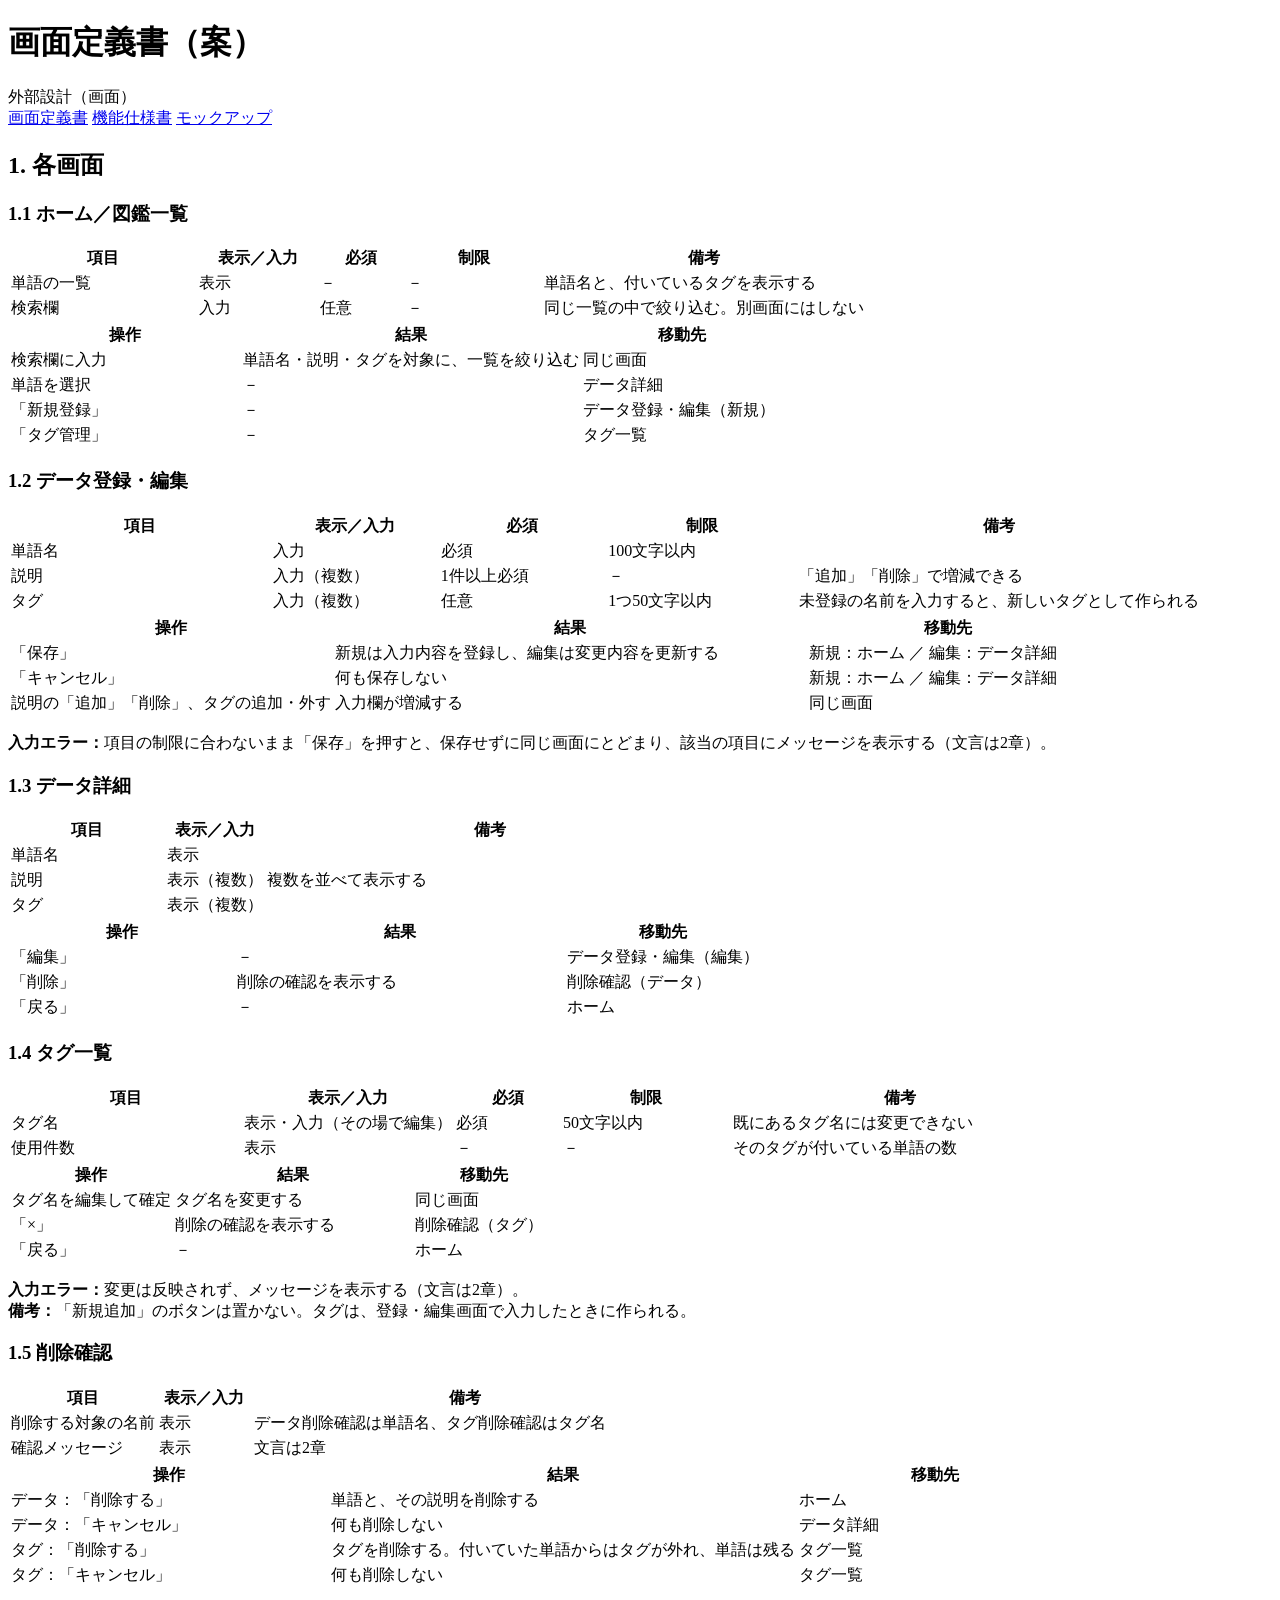
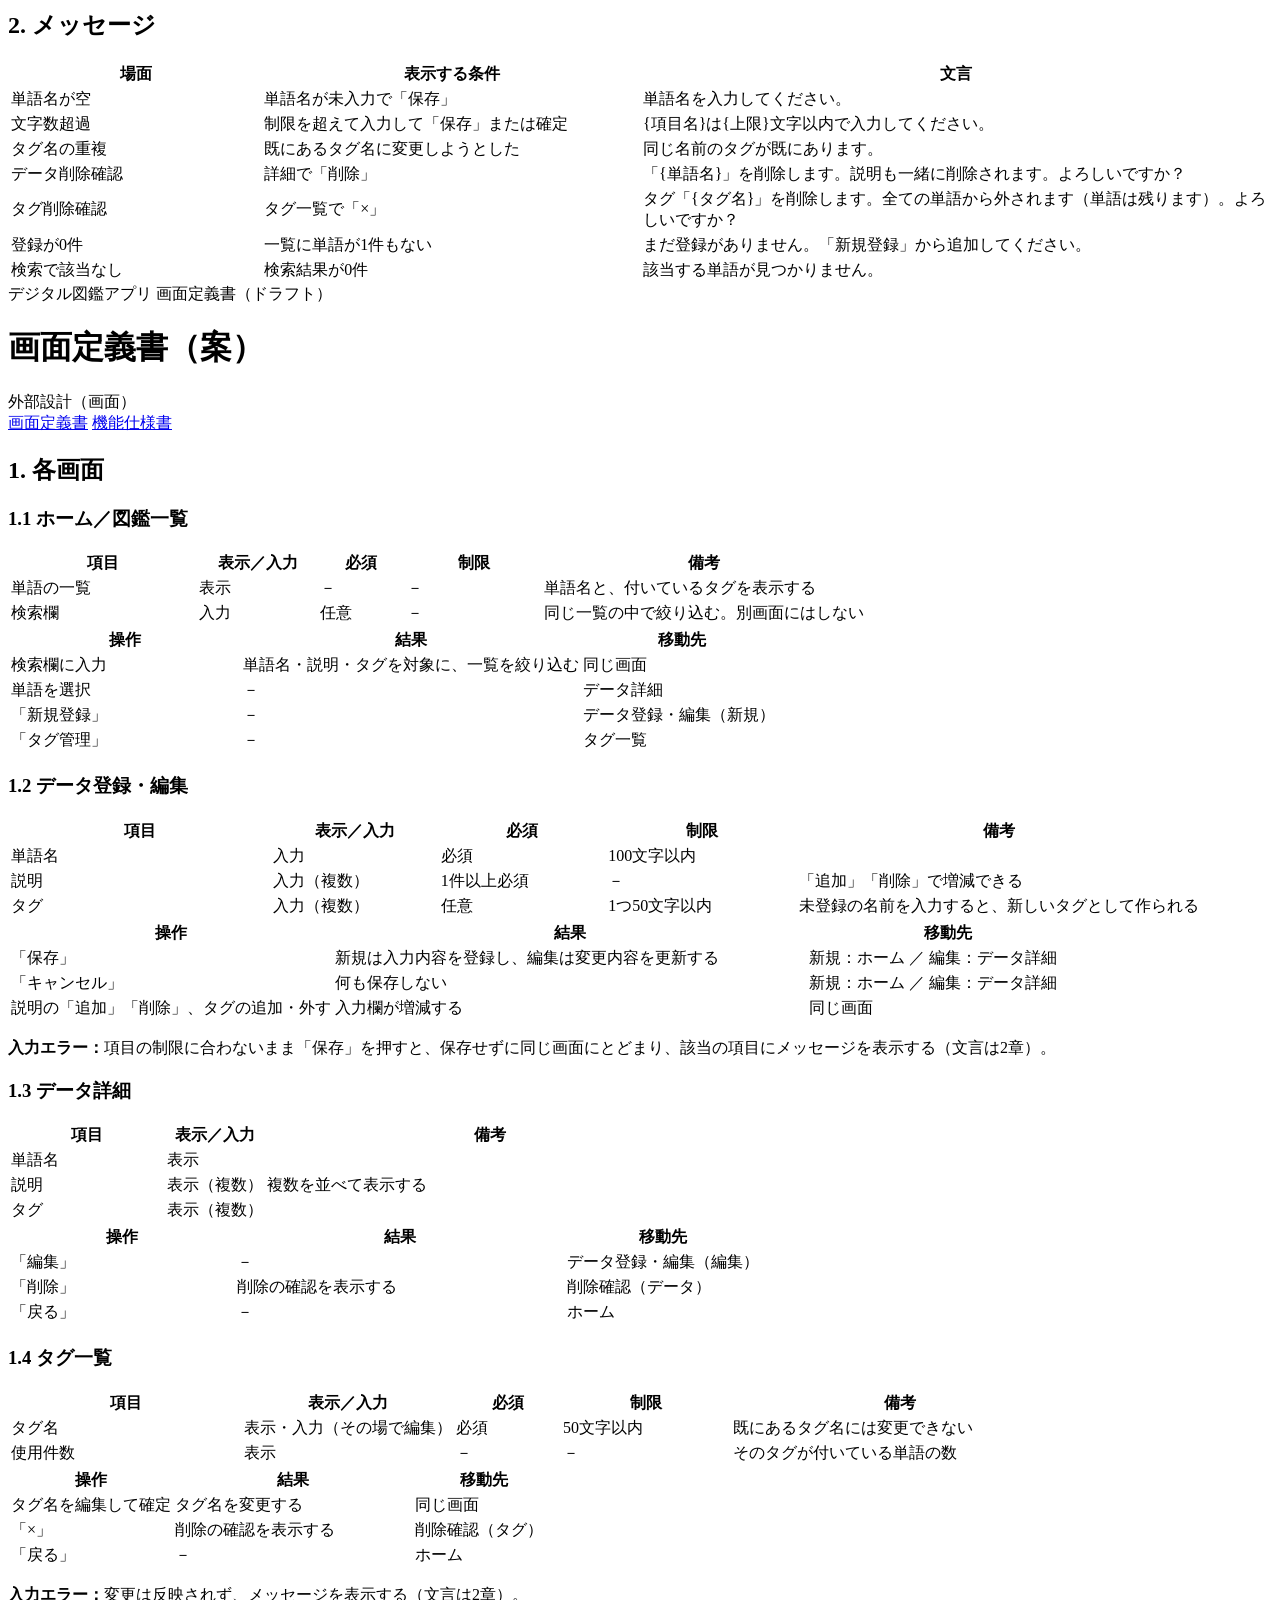
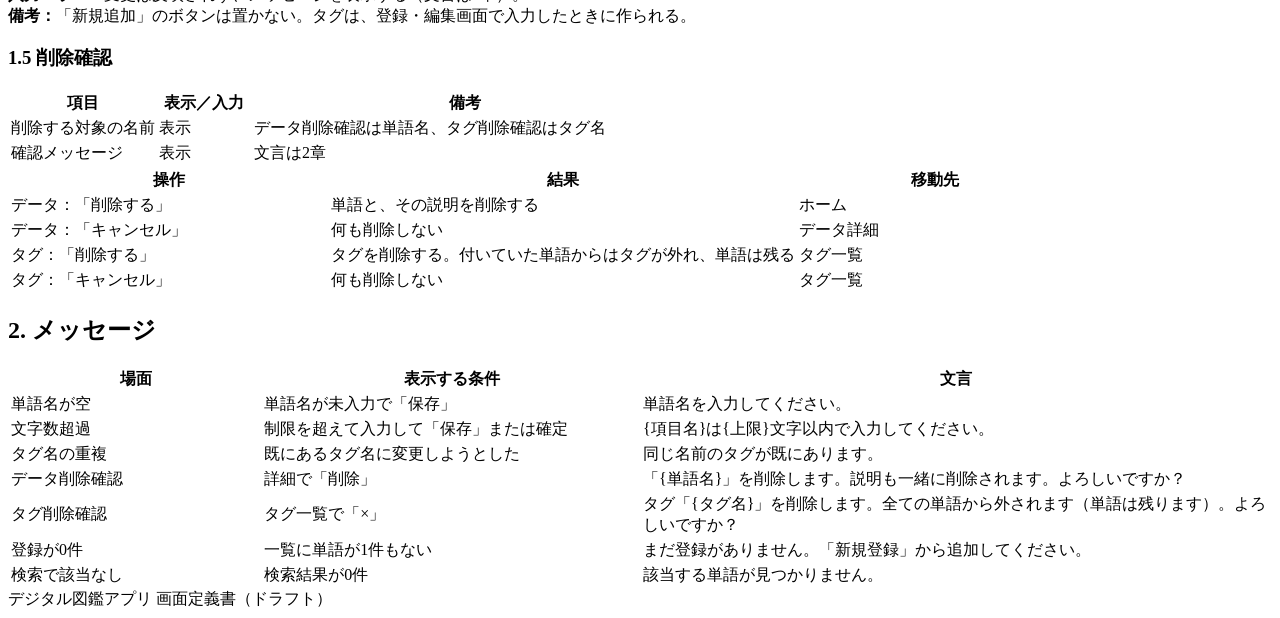
==== screen-definition.html @ e92e6369 "Add files via upload" ====
<!DOCTYPE html>
<html lang="ja">
<head>
<meta charset="UTF-8">
<meta name="viewport" content="width=device-width, initial-scale=1.0">
<title>画面定義書(案) - デジタル図鑑アプリ</title>
<link rel="stylesheet" href="common.css">
</head>
<body>
<div class="container">
<header>
  <h1>画面定義書（案）</h1>
  <div class="meta-info">外部設計（画面）</div>
  <div class="nav-group">
    <a class="btn" href="screen-definition.html">画面定義書</a>
    <a class="btn" href="function-spec.html">機能仕様書</a>
    <a class="btn" href="mockup.html">モックアップ</a>
  </div>
</header>

<section>
  <h2>1. 各画面</h2>

  <h3 id="home">1.1 ホーム／図鑑一覧</h3>
  <table>
    <thead><tr><th style="width:22%">項目</th><th style="width:14%">表示／入力</th><th style="width:10%">必須</th><th style="width:16%">制限</th><th>備考</th></tr></thead>
    <tbody>
      <tr><td>単語の一覧</td><td>表示</td><td>－</td><td>－</td><td>単語名と、付いているタグを表示する</td></tr>
      <tr><td>検索欄</td><td>入力</td><td>任意</td><td>－</td><td>同じ一覧の中で絞り込む。別画面にはしない</td></tr>
    </tbody>
  </table>
  <table>
    <thead><tr><th style="width:30%">操作</th><th>結果</th><th style="width:26%">移動先</th></tr></thead>
    <tbody>
      <tr><td>検索欄に入力</td><td>単語名・説明・タグを対象に、一覧を絞り込む</td><td>同じ画面</td></tr>
      <tr><td>単語を選択</td><td>－</td><td>データ詳細</td></tr>
      <tr><td>「新規登録」</td><td>－</td><td>データ登録・編集（新規）</td></tr>
      <tr><td>「タグ管理」</td><td>－</td><td>タグ一覧</td></tr>
    </tbody>
  </table>

  <h3 id="edit">1.2 データ登録・編集</h3>
  <table>
    <thead><tr><th style="width:22%">項目</th><th style="width:14%">表示／入力</th><th style="width:14%">必須</th><th style="width:16%">制限</th><th>備考</th></tr></thead>
    <tbody>
      <tr><td>単語名</td><td>入力</td><td>必須</td><td>100文字以内</td><td></td></tr>
      <tr><td>説明</td><td>入力（複数）</td><td>1件以上必須</td><td>－</td><td>「追加」「削除」で増減できる</td></tr>
      <tr><td>タグ</td><td>入力（複数）</td><td>任意</td><td>1つ50文字以内</td><td>未登録の名前を入力すると、新しいタグとして作られる</td></tr>
    </tbody>
  </table>
  <table>
    <thead><tr><th style="width:30%">操作</th><th>結果</th><th style="width:26%">移動先</th></tr></thead>
    <tbody>
      <tr><td>「保存」</td><td>新規は入力内容を登録し、編集は変更内容を更新する</td><td>新規：ホーム ／ 編集：データ詳細</td></tr>
      <tr><td>「キャンセル」</td><td>何も保存しない</td><td>新規：ホーム ／ 編集：データ詳細</td></tr>
      <tr><td>説明の「追加」「削除」、タグの追加・外す</td><td>入力欄が増減する</td><td>同じ画面</td></tr>
    </tbody>
  </table>
  <p><strong>入力エラー：</strong>項目の制限に合わないまま「保存」を押すと、保存せずに同じ画面にとどまり、該当の項目にメッセージを表示する（文言は2章）。</p>

  <h3 id="detail">1.3 データ詳細</h3>
  <table>
    <thead><tr><th style="width:22%">項目</th><th style="width:14%">表示／入力</th><th>備考</th></tr></thead>
    <tbody>
      <tr><td>単語名</td><td>表示</td><td></td></tr>
      <tr><td>説明</td><td>表示（複数）</td><td>複数を並べて表示する</td></tr>
      <tr><td>タグ</td><td>表示（複数）</td><td></td></tr>
    </tbody>
  </table>
  <table>
    <thead><tr><th style="width:30%">操作</th><th>結果</th><th style="width:26%">移動先</th></tr></thead>
    <tbody>
      <tr><td>「編集」</td><td>－</td><td>データ登録・編集（編集）</td></tr>
      <tr><td>「削除」</td><td>削除の確認を表示する</td><td>削除確認（データ）</td></tr>
      <tr><td>「戻る」</td><td>－</td><td>ホーム</td></tr>
    </tbody>
  </table>

  <h3 id="tags">1.4 タグ一覧</h3>
  <table>
    <thead><tr><th style="width:22%">項目</th><th style="width:20%">表示／入力</th><th style="width:10%">必須</th><th style="width:16%">制限</th><th>備考</th></tr></thead>
    <tbody>
      <tr><td>タグ名</td><td>表示・入力（その場で編集）</td><td>必須</td><td>50文字以内</td><td>既にあるタグ名には変更できない</td></tr>
      <tr><td>使用件数</td><td>表示</td><td>－</td><td>－</td><td>そのタグが付いている単語の数</td></tr>
    </tbody>
  </table>
  <table>
    <thead><tr><th style="width:30%">操作</th><th>結果</th><th style="width:26%">移動先</th></tr></thead>
    <tbody>
      <tr><td>タグ名を編集して確定</td><td>タグ名を変更する</td><td>同じ画面</td></tr>
      <tr><td>「×」</td><td>削除の確認を表示する</td><td>削除確認（タグ）</td></tr>
      <tr><td>「戻る」</td><td>－</td><td>ホーム</td></tr>
    </tbody>
  </table>
  <p><strong>入力エラー：</strong>変更は反映されず、メッセージを表示する（文言は2章）。<br><strong>備考：</strong>「新規追加」のボタンは置かない。タグは、登録・編集画面で入力したときに作られる。</p>

  <h3 id="confirm">1.5 削除確認</h3>
  <table>
    <thead><tr><th style="width:22%">項目</th><th style="width:14%">表示／入力</th><th>備考</th></tr></thead>
    <tbody>
      <tr><td>削除する対象の名前</td><td>表示</td><td>データ削除確認は単語名、タグ削除確認はタグ名</td></tr>
      <tr><td>確認メッセージ</td><td>表示</td><td>文言は2章</td></tr>
    </tbody>
  </table>
  <table>
    <thead><tr><th style="width:30%">操作</th><th>結果</th><th style="width:26%">移動先</th></tr></thead>
    <tbody>
      <tr><td>データ：「削除する」</td><td>単語と、その説明を削除する</td><td>ホーム</td></tr>
      <tr><td>データ：「キャンセル」</td><td>何も削除しない</td><td>データ詳細</td></tr>
      <tr><td>タグ：「削除する」</td><td>タグを削除する。付いていた単語からはタグが外れ、単語は残る</td><td>タグ一覧</td></tr>
      <tr><td>タグ：「キャンセル」</td><td>何も削除しない</td><td>タグ一覧</td></tr>
    </tbody>
  </table>
</section>

<section>
  <h2 id="messages">2. メッセージ</h2>
  <table>
    <thead><tr><th style="width:20%">場面</th><th style="width:30%">表示する条件</th><th>文言</th></tr></thead>
    <tbody>
      <tr><td>単語名が空</td><td>単語名が未入力で「保存」</td><td>単語名を入力してください。</td></tr>
      <tr><td>文字数超過</td><td>制限を超えて入力して「保存」または確定</td><td>{項目名}は{上限}文字以内で入力してください。</td></tr>
      <tr><td>タグ名の重複</td><td>既にあるタグ名に変更しようとした</td><td>同じ名前のタグが既にあります。</td></tr>
      <tr><td>データ削除確認</td><td>詳細で「削除」</td><td>「{単語名}」を削除します。説明も一緒に削除されます。よろしいですか？</td></tr>
      <tr><td>タグ削除確認</td><td>タグ一覧で「×」</td><td>タグ「{タグ名}」を削除します。全ての単語から外されます（単語は残ります）。よろしいですか？</td></tr>
      <tr><td>登録が0件</td><td>一覧に単語が1件もない</td><td>まだ登録がありません。「新規登録」から追加してください。</td></tr>
      <tr><td>検索で該当なし</td><td>検索結果が0件</td><td>該当する単語が見つかりません。</td></tr>
    </tbody>
  </table>
</section>

<footer>デジタル図鑑アプリ 画面定義書（ドラフト）</footer>
</div>
</body>
</html><!DOCTYPE html>
<html lang="ja">
<head>
<meta charset="UTF-8">
<meta name="viewport" content="width=device-width, initial-scale=1.0">
<title>画面定義書(案) - デジタル図鑑アプリ</title>
<link rel="stylesheet" href="common.css">
</head>
<body>
<div class="container">
<header>
  <h1>画面定義書（案）</h1>
  <div class="meta-info">外部設計（画面）</div>
  <div class="nav-group">
    <a class="btn" href="screen-definition.html">画面定義書</a>
    <a class="btn" href="function-spec.html">機能仕様書</a>
  </div>
</header>

<section>
  <h2>1. 各画面</h2>

  <h3 id="home">1.1 ホーム／図鑑一覧</h3>
  <table>
    <thead><tr><th style="width:22%">項目</th><th style="width:14%">表示／入力</th><th style="width:10%">必須</th><th style="width:16%">制限</th><th>備考</th></tr></thead>
    <tbody>
      <tr><td>単語の一覧</td><td>表示</td><td>－</td><td>－</td><td>単語名と、付いているタグを表示する</td></tr>
      <tr><td>検索欄</td><td>入力</td><td>任意</td><td>－</td><td>同じ一覧の中で絞り込む。別画面にはしない</td></tr>
    </tbody>
  </table>
  <table>
    <thead><tr><th style="width:30%">操作</th><th>結果</th><th style="width:26%">移動先</th></tr></thead>
    <tbody>
      <tr><td>検索欄に入力</td><td>単語名・説明・タグを対象に、一覧を絞り込む</td><td>同じ画面</td></tr>
      <tr><td>単語を選択</td><td>－</td><td>データ詳細</td></tr>
      <tr><td>「新規登録」</td><td>－</td><td>データ登録・編集（新規）</td></tr>
      <tr><td>「タグ管理」</td><td>－</td><td>タグ一覧</td></tr>
    </tbody>
  </table>

  <h3 id="edit">1.2 データ登録・編集</h3>
  <table>
    <thead><tr><th style="width:22%">項目</th><th style="width:14%">表示／入力</th><th style="width:14%">必須</th><th style="width:16%">制限</th><th>備考</th></tr></thead>
    <tbody>
      <tr><td>単語名</td><td>入力</td><td>必須</td><td>100文字以内</td><td></td></tr>
      <tr><td>説明</td><td>入力（複数）</td><td>1件以上必須</td><td>－</td><td>「追加」「削除」で増減できる</td></tr>
      <tr><td>タグ</td><td>入力（複数）</td><td>任意</td><td>1つ50文字以内</td><td>未登録の名前を入力すると、新しいタグとして作られる</td></tr>
    </tbody>
  </table>
  <table>
    <thead><tr><th style="width:30%">操作</th><th>結果</th><th style="width:26%">移動先</th></tr></thead>
    <tbody>
      <tr><td>「保存」</td><td>新規は入力内容を登録し、編集は変更内容を更新する</td><td>新規：ホーム ／ 編集：データ詳細</td></tr>
      <tr><td>「キャンセル」</td><td>何も保存しない</td><td>新規：ホーム ／ 編集：データ詳細</td></tr>
      <tr><td>説明の「追加」「削除」、タグの追加・外す</td><td>入力欄が増減する</td><td>同じ画面</td></tr>
    </tbody>
  </table>
  <p><strong>入力エラー：</strong>項目の制限に合わないまま「保存」を押すと、保存せずに同じ画面にとどまり、該当の項目にメッセージを表示する（文言は2章）。</p>

  <h3 id="detail">1.3 データ詳細</h3>
  <table>
    <thead><tr><th style="width:22%">項目</th><th style="width:14%">表示／入力</th><th>備考</th></tr></thead>
    <tbody>
      <tr><td>単語名</td><td>表示</td><td></td></tr>
      <tr><td>説明</td><td>表示（複数）</td><td>複数を並べて表示する</td></tr>
      <tr><td>タグ</td><td>表示（複数）</td><td></td></tr>
    </tbody>
  </table>
  <table>
    <thead><tr><th style="width:30%">操作</th><th>結果</th><th style="width:26%">移動先</th></tr></thead>
    <tbody>
      <tr><td>「編集」</td><td>－</td><td>データ登録・編集（編集）</td></tr>
      <tr><td>「削除」</td><td>削除の確認を表示する</td><td>削除確認（データ）</td></tr>
      <tr><td>「戻る」</td><td>－</td><td>ホーム</td></tr>
    </tbody>
  </table>

  <h3 id="tags">1.4 タグ一覧</h3>
  <table>
    <thead><tr><th style="width:22%">項目</th><th style="width:20%">表示／入力</th><th style="width:10%">必須</th><th style="width:16%">制限</th><th>備考</th></tr></thead>
    <tbody>
      <tr><td>タグ名</td><td>表示・入力（その場で編集）</td><td>必須</td><td>50文字以内</td><td>既にあるタグ名には変更できない</td></tr>
      <tr><td>使用件数</td><td>表示</td><td>－</td><td>－</td><td>そのタグが付いている単語の数</td></tr>
    </tbody>
  </table>
  <table>
    <thead><tr><th style="width:30%">操作</th><th>結果</th><th style="width:26%">移動先</th></tr></thead>
    <tbody>
      <tr><td>タグ名を編集して確定</td><td>タグ名を変更する</td><td>同じ画面</td></tr>
      <tr><td>「×」</td><td>削除の確認を表示する</td><td>削除確認（タグ）</td></tr>
      <tr><td>「戻る」</td><td>－</td><td>ホーム</td></tr>
    </tbody>
  </table>
  <p><strong>入力エラー：</strong>変更は反映されず、メッセージを表示する（文言は2章）。<br><strong>備考：</strong>「新規追加」のボタンは置かない。タグは、登録・編集画面で入力したときに作られる。</p>

  <h3 id="confirm">1.5 削除確認</h3>
  <table>
    <thead><tr><th style="width:22%">項目</th><th style="width:14%">表示／入力</th><th>備考</th></tr></thead>
    <tbody>
      <tr><td>削除する対象の名前</td><td>表示</td><td>データ削除確認は単語名、タグ削除確認はタグ名</td></tr>
      <tr><td>確認メッセージ</td><td>表示</td><td>文言は2章</td></tr>
    </tbody>
  </table>
  <table>
    <thead><tr><th style="width:30%">操作</th><th>結果</th><th style="width:26%">移動先</th></tr></thead>
    <tbody>
      <tr><td>データ：「削除する」</td><td>単語と、その説明を削除する</td><td>ホーム</td></tr>
      <tr><td>データ：「キャンセル」</td><td>何も削除しない</td><td>データ詳細</td></tr>
      <tr><td>タグ：「削除する」</td><td>タグを削除する。付いていた単語からはタグが外れ、単語は残る</td><td>タグ一覧</td></tr>
      <tr><td>タグ：「キャンセル」</td><td>何も削除しない</td><td>タグ一覧</td></tr>
    </tbody>
  </table>
</section>

<section>
  <h2 id="messages">2. メッセージ</h2>
  <table>
    <thead><tr><th style="width:20%">場面</th><th style="width:30%">表示する条件</th><th>文言</th></tr></thead>
    <tbody>
      <tr><td>単語名が空</td><td>単語名が未入力で「保存」</td><td>単語名を入力してください。</td></tr>
      <tr><td>文字数超過</td><td>制限を超えて入力して「保存」または確定</td><td>{項目名}は{上限}文字以内で入力してください。</td></tr>
      <tr><td>タグ名の重複</td><td>既にあるタグ名に変更しようとした</td><td>同じ名前のタグが既にあります。</td></tr>
      <tr><td>データ削除確認</td><td>詳細で「削除」</td><td>「{単語名}」を削除します。説明も一緒に削除されます。よろしいですか？</td></tr>
      <tr><td>タグ削除確認</td><td>タグ一覧で「×」</td><td>タグ「{タグ名}」を削除します。全ての単語から外されます（単語は残ります）。よろしいですか？</td></tr>
      <tr><td>登録が0件</td><td>一覧に単語が1件もない</td><td>まだ登録がありません。「新規登録」から追加してください。</td></tr>
      <tr><td>検索で該当なし</td><td>検索結果が0件</td><td>該当する単語が見つかりません。</td></tr>
    </tbody>
  </table>
</section>

<footer>デジタル図鑑アプリ 画面定義書（ドラフト）</footer>
</div>
</body>
</html>
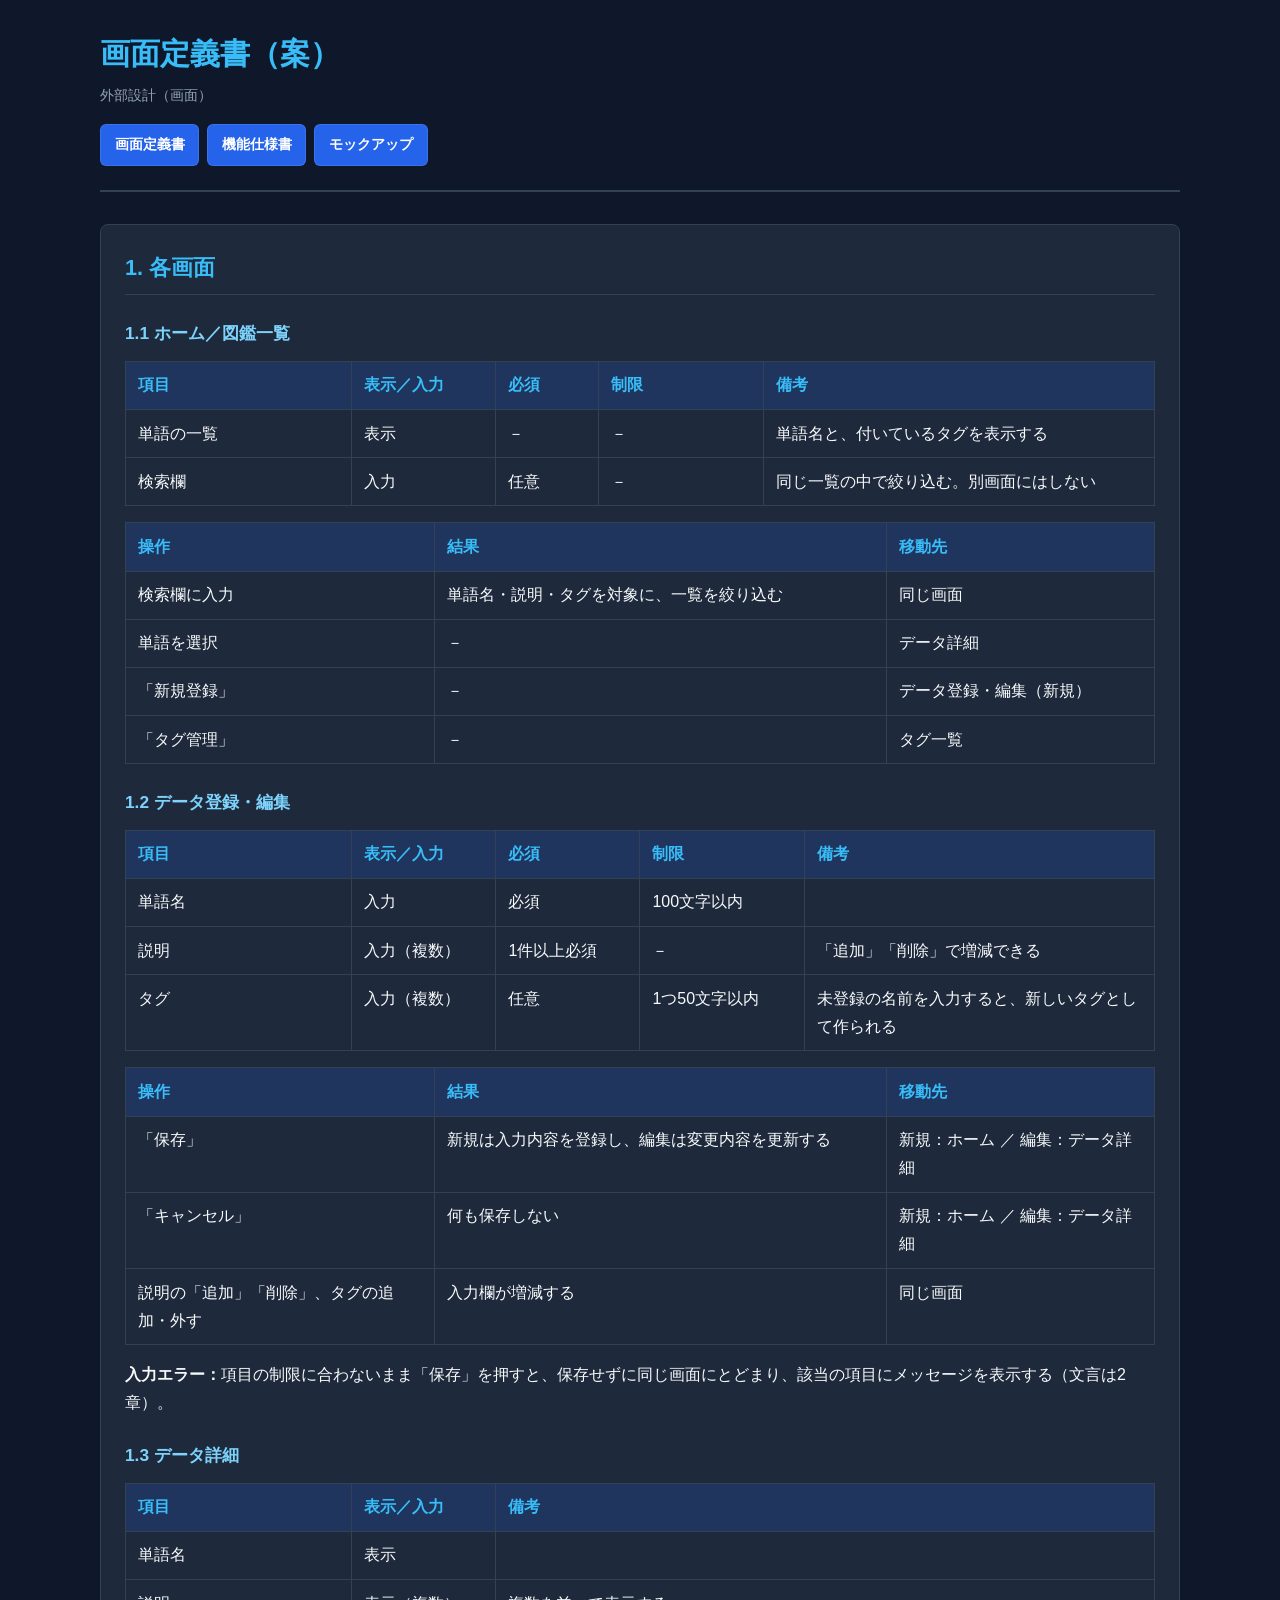
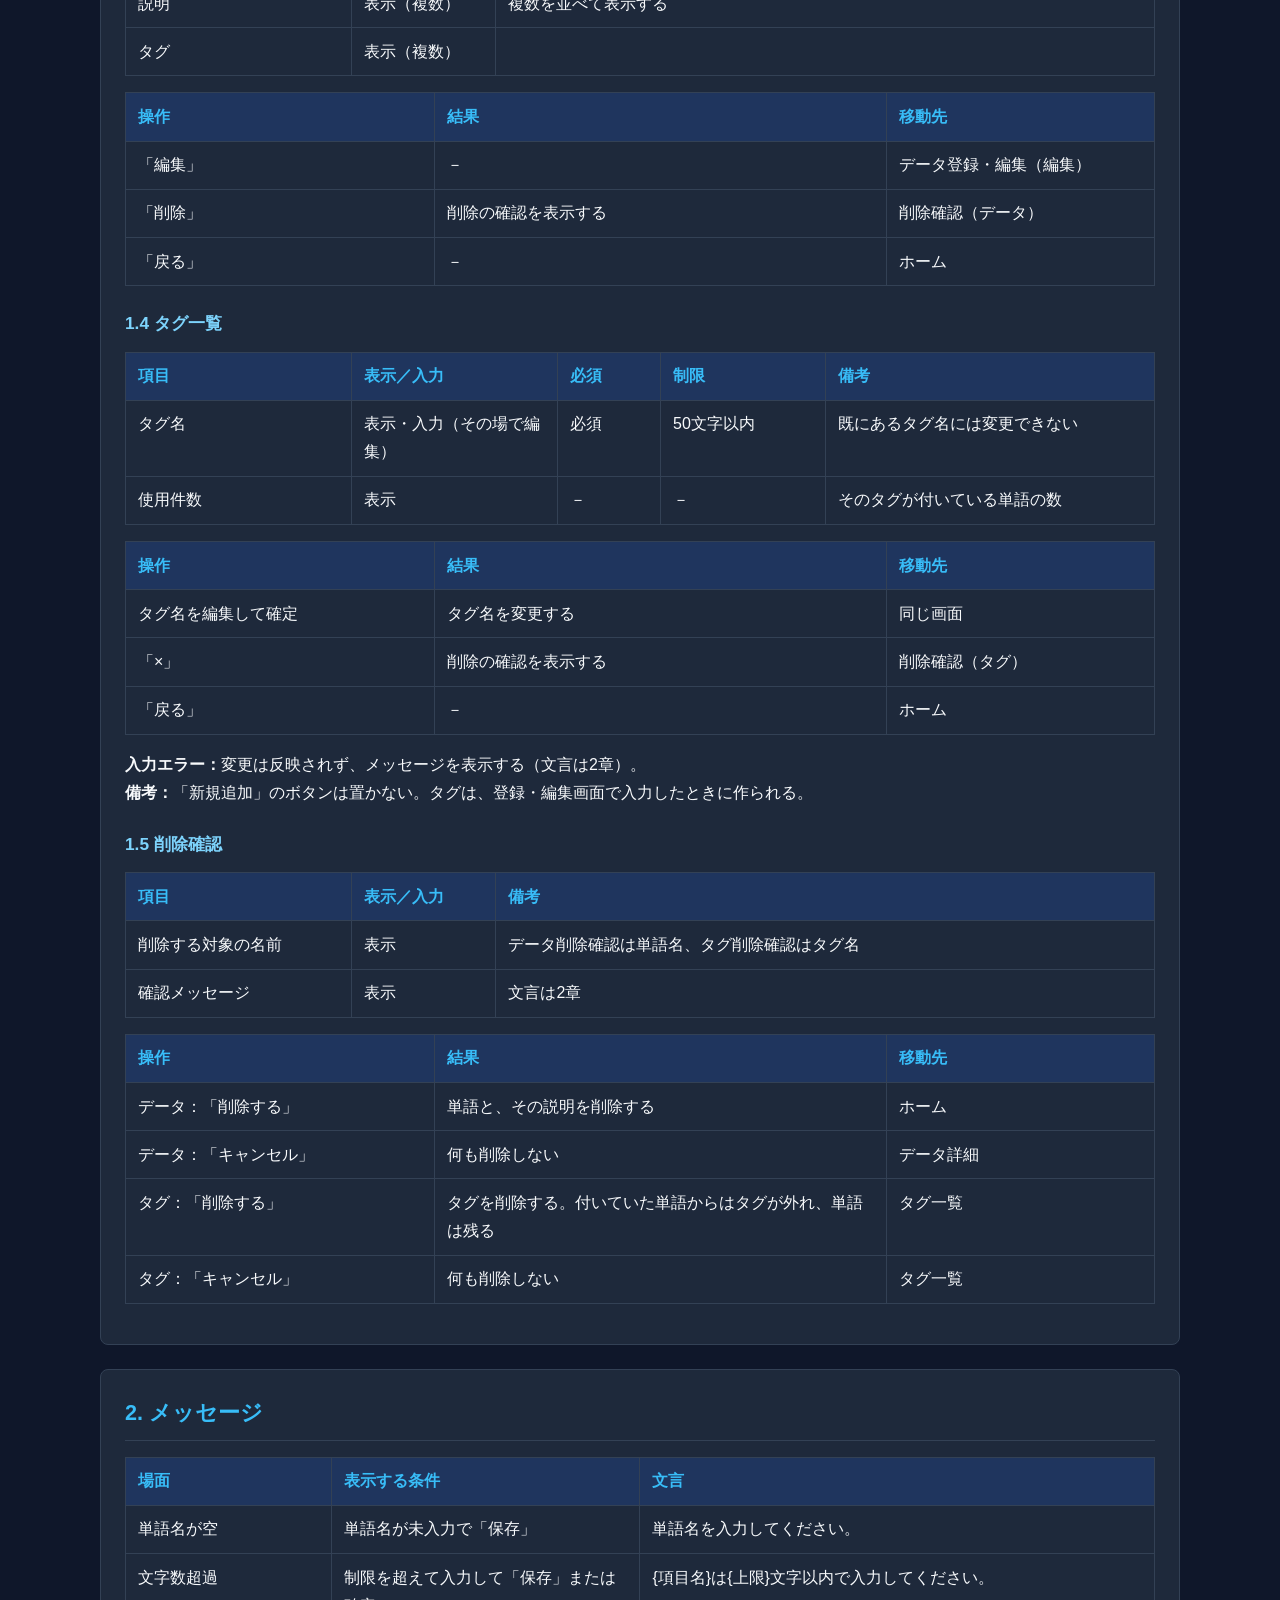
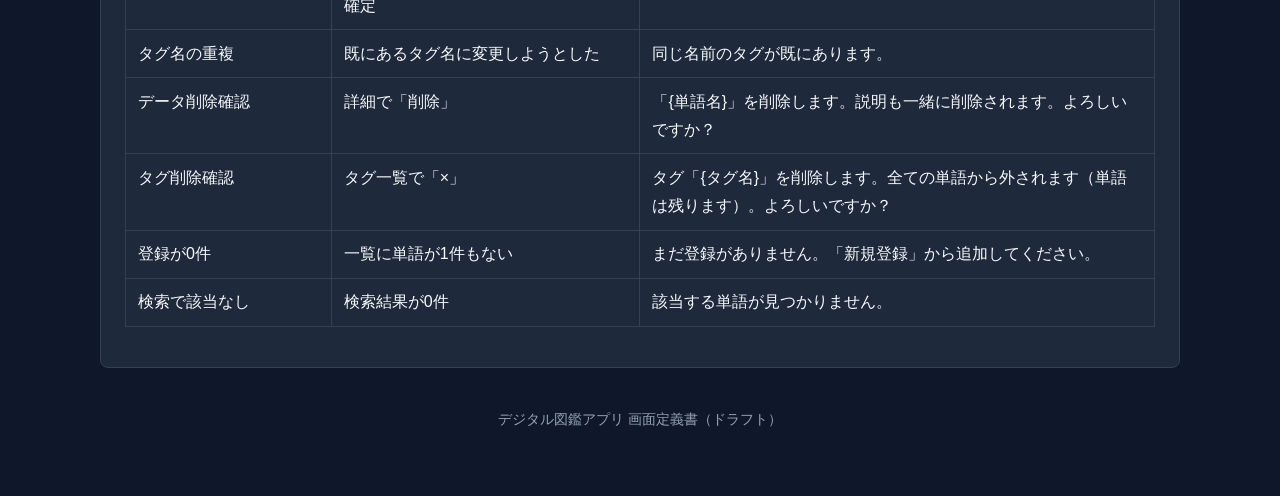
==== commit ddc9b38c: "Remove content from screen-definition.html Removed the HTML structure and content from the screen-de" ====
--- a/screen-definition.html
+++ b/screen-definition.html
@@ -132,137 +132,4 @@
 <footer>デジタル図鑑アプリ 画面定義書（ドラフト）</footer>
 </div>
 </body>
-</html><!DOCTYPE html>
-<html lang="ja">
-<head>
-<meta charset="UTF-8">
-<meta name="viewport" content="width=device-width, initial-scale=1.0">
-<title>画面定義書(案) - デジタル図鑑アプリ</title>
-<link rel="stylesheet" href="common.css">
-</head>
-<body>
-<div class="container">
-<header>
-  <h1>画面定義書（案）</h1>
-  <div class="meta-info">外部設計（画面）</div>
-  <div class="nav-group">
-    <a class="btn" href="screen-definition.html">画面定義書</a>
-    <a class="btn" href="function-spec.html">機能仕様書</a>
-  </div>
-</header>
-
-<section>
-  <h2>1. 各画面</h2>
-
-  <h3 id="home">1.1 ホーム／図鑑一覧</h3>
-  <table>
-    <thead><tr><th style="width:22%">項目</th><th style="width:14%">表示／入力</th><th style="width:10%">必須</th><th style="width:16%">制限</th><th>備考</th></tr></thead>
-    <tbody>
-      <tr><td>単語の一覧</td><td>表示</td><td>－</td><td>－</td><td>単語名と、付いているタグを表示する</td></tr>
-      <tr><td>検索欄</td><td>入力</td><td>任意</td><td>－</td><td>同じ一覧の中で絞り込む。別画面にはしない</td></tr>
-    </tbody>
-  </table>
-  <table>
-    <thead><tr><th style="width:30%">操作</th><th>結果</th><th style="width:26%">移動先</th></tr></thead>
-    <tbody>
-      <tr><td>検索欄に入力</td><td>単語名・説明・タグを対象に、一覧を絞り込む</td><td>同じ画面</td></tr>
-      <tr><td>単語を選択</td><td>－</td><td>データ詳細</td></tr>
-      <tr><td>「新規登録」</td><td>－</td><td>データ登録・編集（新規）</td></tr>
-      <tr><td>「タグ管理」</td><td>－</td><td>タグ一覧</td></tr>
-    </tbody>
-  </table>
-
-  <h3 id="edit">1.2 データ登録・編集</h3>
-  <table>
-    <thead><tr><th style="width:22%">項目</th><th style="width:14%">表示／入力</th><th style="width:14%">必須</th><th style="width:16%">制限</th><th>備考</th></tr></thead>
-    <tbody>
-      <tr><td>単語名</td><td>入力</td><td>必須</td><td>100文字以内</td><td></td></tr>
-      <tr><td>説明</td><td>入力（複数）</td><td>1件以上必須</td><td>－</td><td>「追加」「削除」で増減できる</td></tr>
-      <tr><td>タグ</td><td>入力（複数）</td><td>任意</td><td>1つ50文字以内</td><td>未登録の名前を入力すると、新しいタグとして作られる</td></tr>
-    </tbody>
-  </table>
-  <table>
-    <thead><tr><th style="width:30%">操作</th><th>結果</th><th style="width:26%">移動先</th></tr></thead>
-    <tbody>
-      <tr><td>「保存」</td><td>新規は入力内容を登録し、編集は変更内容を更新する</td><td>新規：ホーム ／ 編集：データ詳細</td></tr>
-      <tr><td>「キャンセル」</td><td>何も保存しない</td><td>新規：ホーム ／ 編集：データ詳細</td></tr>
-      <tr><td>説明の「追加」「削除」、タグの追加・外す</td><td>入力欄が増減する</td><td>同じ画面</td></tr>
-    </tbody>
-  </table>
-  <p><strong>入力エラー：</strong>項目の制限に合わないまま「保存」を押すと、保存せずに同じ画面にとどまり、該当の項目にメッセージを表示する（文言は2章）。</p>
-
-  <h3 id="detail">1.3 データ詳細</h3>
-  <table>
-    <thead><tr><th style="width:22%">項目</th><th style="width:14%">表示／入力</th><th>備考</th></tr></thead>
-    <tbody>
-      <tr><td>単語名</td><td>表示</td><td></td></tr>
-      <tr><td>説明</td><td>表示（複数）</td><td>複数を並べて表示する</td></tr>
-      <tr><td>タグ</td><td>表示（複数）</td><td></td></tr>
-    </tbody>
-  </table>
-  <table>
-    <thead><tr><th style="width:30%">操作</th><th>結果</th><th style="width:26%">移動先</th></tr></thead>
-    <tbody>
-      <tr><td>「編集」</td><td>－</td><td>データ登録・編集（編集）</td></tr>
-      <tr><td>「削除」</td><td>削除の確認を表示する</td><td>削除確認（データ）</td></tr>
-      <tr><td>「戻る」</td><td>－</td><td>ホーム</td></tr>
-    </tbody>
-  </table>
-
-  <h3 id="tags">1.4 タグ一覧</h3>
-  <table>
-    <thead><tr><th style="width:22%">項目</th><th style="width:20%">表示／入力</th><th style="width:10%">必須</th><th style="width:16%">制限</th><th>備考</th></tr></thead>
-    <tbody>
-      <tr><td>タグ名</td><td>表示・入力（その場で編集）</td><td>必須</td><td>50文字以内</td><td>既にあるタグ名には変更できない</td></tr>
-      <tr><td>使用件数</td><td>表示</td><td>－</td><td>－</td><td>そのタグが付いている単語の数</td></tr>
-    </tbody>
-  </table>
-  <table>
-    <thead><tr><th style="width:30%">操作</th><th>結果</th><th style="width:26%">移動先</th></tr></thead>
-    <tbody>
-      <tr><td>タグ名を編集して確定</td><td>タグ名を変更する</td><td>同じ画面</td></tr>
-      <tr><td>「×」</td><td>削除の確認を表示する</td><td>削除確認（タグ）</td></tr>
-      <tr><td>「戻る」</td><td>－</td><td>ホーム</td></tr>
-    </tbody>
-  </table>
-  <p><strong>入力エラー：</strong>変更は反映されず、メッセージを表示する（文言は2章）。<br><strong>備考：</strong>「新規追加」のボタンは置かない。タグは、登録・編集画面で入力したときに作られる。</p>
-
-  <h3 id="confirm">1.5 削除確認</h3>
-  <table>
-    <thead><tr><th style="width:22%">項目</th><th style="width:14%">表示／入力</th><th>備考</th></tr></thead>
-    <tbody>
-      <tr><td>削除する対象の名前</td><td>表示</td><td>データ削除確認は単語名、タグ削除確認はタグ名</td></tr>
-      <tr><td>確認メッセージ</td><td>表示</td><td>文言は2章</td></tr>
-    </tbody>
-  </table>
-  <table>
-    <thead><tr><th style="width:30%">操作</th><th>結果</th><th style="width:26%">移動先</th></tr></thead>
-    <tbody>
-      <tr><td>データ：「削除する」</td><td>単語と、その説明を削除する</td><td>ホーム</td></tr>
-      <tr><td>データ：「キャンセル」</td><td>何も削除しない</td><td>データ詳細</td></tr>
-      <tr><td>タグ：「削除する」</td><td>タグを削除する。付いていた単語からはタグが外れ、単語は残る</td><td>タグ一覧</td></tr>
-      <tr><td>タグ：「キャンセル」</td><td>何も削除しない</td><td>タグ一覧</td></tr>
-    </tbody>
-  </table>
-</section>
-
-<section>
-  <h2 id="messages">2. メッセージ</h2>
-  <table>
-    <thead><tr><th style="width:20%">場面</th><th style="width:30%">表示する条件</th><th>文言</th></tr></thead>
-    <tbody>
-      <tr><td>単語名が空</td><td>単語名が未入力で「保存」</td><td>単語名を入力してください。</td></tr>
-      <tr><td>文字数超過</td><td>制限を超えて入力して「保存」または確定</td><td>{項目名}は{上限}文字以内で入力してください。</td></tr>
-      <tr><td>タグ名の重複</td><td>既にあるタグ名に変更しようとした</td><td>同じ名前のタグが既にあります。</td></tr>
-      <tr><td>データ削除確認</td><td>詳細で「削除」</td><td>「{単語名}」を削除します。説明も一緒に削除されます。よろしいですか？</td></tr>
-      <tr><td>タグ削除確認</td><td>タグ一覧で「×」</td><td>タグ「{タグ名}」を削除します。全ての単語から外されます（単語は残ります）。よろしいですか？</td></tr>
-      <tr><td>登録が0件</td><td>一覧に単語が1件もない</td><td>まだ登録がありません。「新規登録」から追加してください。</td></tr>
-      <tr><td>検索で該当なし</td><td>検索結果が0件</td><td>該当する単語が見つかりません。</td></tr>
-    </tbody>
-  </table>
-</section>
-
-<footer>デジタル図鑑アプリ 画面定義書（ドラフト）</footer>
-</div>
-</body>
-</html>+</html>
--- a/common.css
+++ b/common.css
@@ -0,0 +1,27 @@
+:root{--primary:#2563eb;--bg-dark:#0f172a;--card-bg:#1e293b;--text-main:#f8fafc;--text-sub:#94a3b8;--accent:#38bdf8;--border:#334155}
+*{box-sizing:border-box}
+html{scroll-behavior:smooth}
+body{font-family:-apple-system,BlinkMacSystemFont,"Segoe UI","Noto Sans JP",Meiryo,sans-serif;background:var(--bg-dark);color:var(--text-main);margin:0;padding:2rem;line-height:1.75}
+.container{max-width:1080px;margin:0 auto}
+header{border-bottom:2px solid var(--border);padding-bottom:1.5rem;margin-bottom:2rem}
+h1{color:var(--accent);font-size:1.9rem;margin:0 0 .5rem;line-height:1.4}
+.meta-info{color:var(--text-sub);font-size:.9rem}
+.nav-group{display:flex;flex-wrap:wrap;gap:.5rem;margin-top:1rem}
+.btn{display:inline-block;color:#fff;background:var(--primary);text-decoration:none;padding:.5rem .85rem;border-radius:6px;font-weight:600;font-size:.85rem;border:1px solid rgba(255,255,255,.1)}
+.btn:hover{background:#1d4ed8}
+section{background:var(--card-bg);border-radius:8px;padding:1.5rem;margin-bottom:1.5rem;border:1px solid var(--border)}
+h2{color:var(--accent);font-size:1.35rem;border-bottom:1px solid var(--border);padding-bottom:.5rem;margin:0 0 1rem}
+h3{color:#7dd3fc;font-size:1.08rem;margin:1.4rem 0 .5rem}
+p{margin:.5rem 0 .8rem}
+table{width:100%;border-collapse:collapse;margin:.8rem 0 1rem}
+th,td{border:1px solid var(--border);padding:.6rem .75rem;text-align:left;vertical-align:top}
+th{background:rgba(37,99,235,.2);color:var(--accent)}
+.c{text-align:center}
+.badge{display:inline-block;padding:.15rem .5rem;border-radius:4px;font-size:.78rem;font-weight:700;white-space:nowrap}
+.consider{background:#78350f;color:#fef3c7}
+.core{background:#065f46;color:#d1fae5}
+.note{border-left:3px solid var(--accent);padding:.7rem 1rem;background:rgba(56,189,248,.08);border-radius:0 6px 6px 0;margin:1rem 0}
+.small{color:var(--text-sub);font-size:.9rem}
+footer{text-align:center;color:var(--text-sub);font-size:.85rem;padding:1rem 0 2rem}
+@media(max-width:700px){body{padding:1rem}section{padding:1rem}table{display:block;overflow-x:auto}}
+a{color:var(--accent)}
